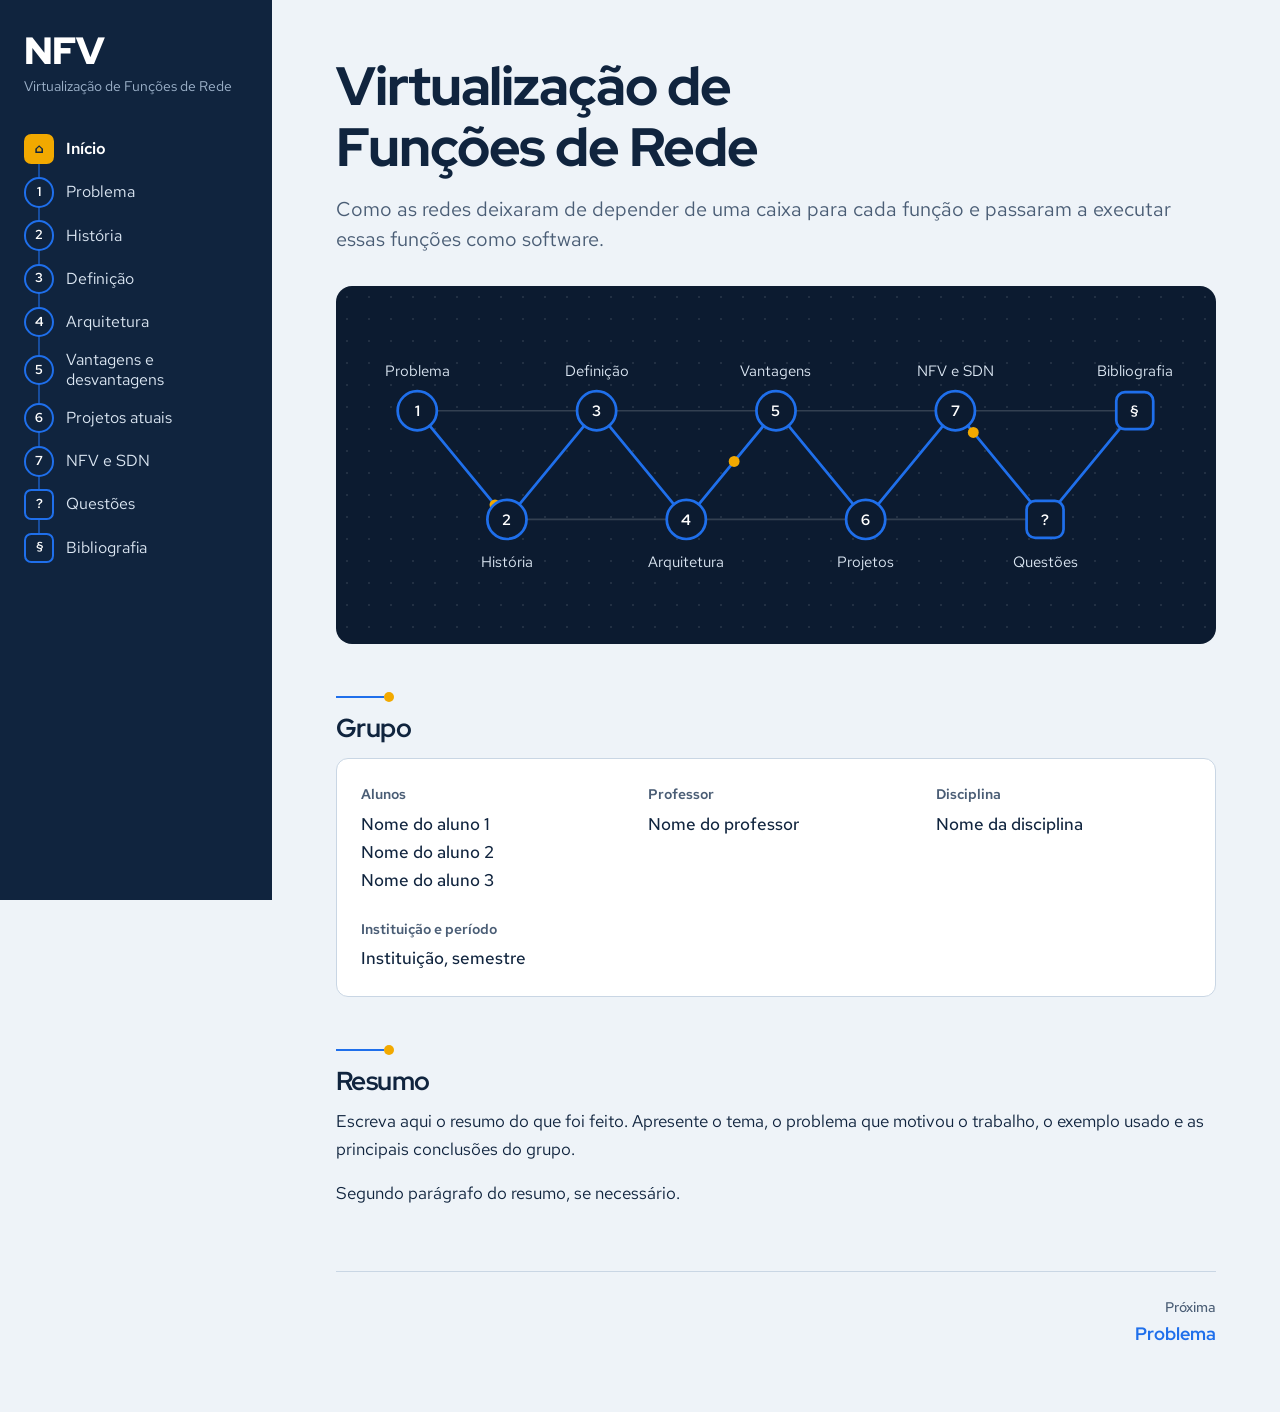
==== index.html @ c8176ec3 "first commit: estrutura do site + sessõe" ====
<!doctype html>
<html lang="pt-BR">
<head>
  <meta charset="utf-8">
  <meta name="viewport" content="width=device-width, initial-scale=1">
  <title>NFV | Virtualização de Funções de Rede</title>
  <link rel="preconnect" href="https://fonts.googleapis.com">
  <link rel="preconnect" href="https://fonts.gstatic.com" crossorigin>
  <link href="https://fonts.googleapis.com/css2?family=Red+Hat+Display:wght@700;800;900&family=Red+Hat+Text:wght@400;500;600&display=swap" rel="stylesheet">
  <link rel="stylesheet" href="assets/style.css">
</head>
<body>

  <!-- O menu é montado pelo arquivo assets/site.js. Não precisa editar aqui. -->
  <nav id="menu"></nav>
  <noscript><p style="padding:1rem"><a href="index.html">Voltar ao início</a></p></noscript>

  <main class="conteudo conteudo--larga">

    <header class="capa">
      <h1 class="capa__titulo">Virtualização de Funções de Rede</h1>
      <p class="lide">Como as redes deixaram de depender de uma caixa para cada função e passaram a executar essas funções como software.</p>
    </header>

    <!-- Mapa da rede. Cada nó é uma página do site. Montado pelo site.js a partir da lista de páginas. -->
    <div class="mapa" id="mapa"></div>

    <section>
      <h2>Grupo</h2>
      <!-- EDITE AQUI os nomes dos alunos, do professor e os dados da disciplina -->
      <dl class="ficha">
        <div>
          <dt>Alunos</dt>
          <dd>
            <ul>
              <li>Nome do aluno 1</li>
              <li>Nome do aluno 2</li>
              <li>Nome do aluno 3</li>
            </ul>
          </dd>
        </div>
        <div>
          <dt>Professor</dt>
          <dd>Nome do professor</dd>
        </div>
        <div>
          <dt>Disciplina</dt>
          <dd>Nome da disciplina</dd>
        </div>
        <div>
          <dt>Instituição e período</dt>
          <dd>Instituição, semestre</dd>
        </div>
      </dl>
    </section>

    <section>
      <h2>Resumo</h2>
      <!-- EDITE AQUI o resumo do trabalho. Cada <p> é um parágrafo. -->
      <p>Escreva aqui o resumo do que foi feito. Apresente o tema, o problema que motivou o trabalho, o exemplo usado e as principais conclusões do grupo.</p>
      <p>Segundo parágrafo do resumo, se necessário.</p>
    </section>

    <!-- Links de página anterior e próxima, montados pelo site.js -->
    <nav id="passos"></nav>
  </main>

  <script src="assets/site.js"></script>
</body>
</html>
---- assets/style.css ----
/* ==========================================================
   Trabalho de NFV · folha de estilo única do site
   Para mudar cores e fontes, altere apenas o bloco :root
   ========================================================== */

:root {
  /* cores */
  --nevoa: #EEF3F8;        /* fundo das páginas */
  --papel: #FFFFFF;        /* caixas e cartões */
  --tinta: #10243E;        /* texto e menu lateral */
  --tinta-suave: #4A5D75;  /* texto secundário */
  --noite: #0C1B30;        /* fundo do mapa da rede */
  --cabo: #1F6FEB;         /* links e enlaces */
  --fibra: #F2A900;        /* destaque, nó atual e pacotes */
  --linha: #C9D6E4;        /* bordas e divisórias */

  /* tipografia */
  --fonte-titulo: "Red Hat Display", "Segoe UI", system-ui, sans-serif;
  --fonte-texto: "Red Hat Text", "Segoe UI", system-ui, sans-serif;

  /* medidas */
  --largura-menu: 17rem;
  --largura-texto: 44rem;
}

*, *::before, *::after { box-sizing: border-box; }

html { scroll-behavior: smooth; }

body {
  margin: 0;
  background: var(--nevoa);
  color: var(--tinta);
  font-family: var(--fonte-texto);
  font-size: 1.0625rem;
  line-height: 1.65;
}

a { color: var(--cabo); text-underline-offset: 0.18em; }
a:hover { color: var(--tinta); }

:focus-visible {
  outline: 3px solid var(--fibra);
  outline-offset: 3px;
  border-radius: 4px;
}

img { max-width: 100%; height: auto; }

/* ---------- menu lateral, desenhado como uma rota de saltos ---------- */

.menu {
  position: fixed;
  inset: 0 auto 0 0;
  width: var(--largura-menu);
  padding: 2rem 1.5rem;
  background: var(--tinta);
  color: #DCE7F3;
  overflow-y: auto;
}

.menu__marca {
  display: block;
  margin-bottom: 2rem;
  color: #FFFFFF;
  text-decoration: none;
}
.menu__marca:hover { color: #FFFFFF; }
.menu__sigla {
  display: block;
  font-family: var(--fonte-titulo);
  font-size: 2.4rem;
  font-weight: 900;
  letter-spacing: -0.03em;
  line-height: 1;
}
.menu__nome {
  display: block;
  margin-top: 0.4rem;
  font-size: 0.875rem;
  line-height: 1.35;
  color: #9FB4CC;
}

.menu__botao { display: none; }

.menu__rota {
  position: relative;
  margin: 0;
  padding: 0;
  list-style: none;
}
/* o enlace que liga todos os nós */
.menu__rota::before {
  content: "";
  position: absolute;
  top: 1rem;
  bottom: 1rem;
  left: calc(0.95rem - 1px);
  width: 2px;
  background: var(--cabo);
  opacity: 0.55;
}

.menu__rota a {
  position: relative;
  display: grid;
  grid-template-columns: 1.9rem 1fr;
  gap: 0.75rem;
  align-items: center;
  padding: 0.4rem 0;
  color: #DCE7F3;
  text-decoration: none;
  font-size: 0.9688rem;
  line-height: 1.3;
}
.menu__rota a:hover { color: #FFFFFF; }

.no {
  display: grid;
  place-items: center;
  width: 1.9rem;
  height: 1.9rem;
  border: 2px solid var(--cabo);
  border-radius: 50%;
  background: var(--tinta);
  font-family: var(--fonte-titulo);
  font-size: 0.8125rem;
  font-weight: 700;
  color: #FFFFFF;
}
.no--extra { border-radius: 0.45rem; }

.menu__rota a:hover .no { border-color: var(--fibra); }

.menu__rota a[aria-current="page"] { color: #FFFFFF; font-weight: 600; }
.menu__rota a[aria-current="page"] .no {
  background: var(--fibra);
  border-color: var(--fibra);
  color: var(--tinta);
}

/* ---------- área de conteúdo ---------- */

.conteudo {
  margin-left: var(--largura-menu);
  padding: 3.5rem clamp(1.25rem, 5vw, 4.5rem) 4rem;
}
.conteudo > * { max-width: var(--largura-texto); }
.conteudo--larga > * { max-width: 58rem; }

.posicao {
  margin: 0 0 0.5rem;
  font-weight: 600;
  color: var(--cabo);
}

h1, h2, h3 {
  font-family: var(--fonte-titulo);
  line-height: 1.12;
  letter-spacing: -0.02em;
}

h1 {
  margin: 0 0 1rem;
  font-size: clamp(2.2rem, 5vw, 3.4rem);
  font-weight: 800;
}

h2 {
  position: relative;
  margin: 3.25rem 0 0.75rem;
  padding-top: 1.1rem;
  font-size: 1.6rem;
  font-weight: 700;
}
/* um trecho de enlace terminando em um nó, acima de cada h2 */
h2::before {
  content: "";
  position: absolute;
  top: 0;
  left: 0;
  width: 3rem;
  height: 2px;
  background: var(--cabo);
}
h2::after {
  content: "";
  position: absolute;
  top: -4px;
  left: 3rem;
  width: 10px;
  height: 10px;
  border-radius: 50%;
  background: var(--fibra);
}

h3 {
  margin: 2rem 0 0.5rem;
  font-size: 1.2rem;
  font-weight: 700;
}

p { margin: 0 0 1rem; }

.lide {
  font-size: 1.25rem;
  line-height: 1.5;
  color: var(--tinta-suave);
}

/* ---------- caixa de guia (apagar depois de escrever o texto) ---------- */

.guia {
  margin: 1rem 0 1.5rem;
  padding: 1rem 1.25rem;
  background: var(--papel);
  border: 1px dashed var(--linha);
  border-left: 4px solid var(--fibra);
  border-radius: 0.5rem;
  font-size: 0.9688rem;
  color: var(--tinta-suave);
}
.guia strong { color: var(--tinta); }
.guia ul { margin: 0.4rem 0 0; padding-left: 1.2rem; }

/* ---------- figuras ---------- */

.figura {
  margin: 1.5rem 0;
  padding: 1rem;
  background: var(--papel);
  border: 1px solid var(--linha);
  border-radius: 0.75rem;
}
.figura figcaption {
  margin-top: 0.75rem;
  font-size: 0.9rem;
  color: var(--tinta-suave);
}
.figura__vazia {
  display: grid;
  place-items: center;
  min-height: 14rem;
  padding: 1rem;
  border: 2px dashed var(--linha);
  border-radius: 0.5rem;
  text-align: center;
  color: var(--tinta-suave);
}

/* ---------- tabelas ---------- */

.rolagem { overflow-x: auto; }

table {
  width: 100%;
  margin: 1rem 0 1.5rem;
  border-collapse: collapse;
  background: var(--papel);
  border: 1px solid var(--linha);
}
th, td {
  padding: 0.7rem 0.9rem;
  border-bottom: 1px solid var(--linha);
  text-align: left;
  vertical-align: top;
}
thead th {
  background: var(--tinta);
  color: #FFFFFF;
  font-family: var(--fonte-titulo);
  font-weight: 700;
}
tbody th { font-weight: 600; width: 28%; }

/* ---------- duas colunas (vantagens e desvantagens) ---------- */

.colunas {
  display: grid;
  grid-template-columns: repeat(auto-fit, minmax(16rem, 1fr));
  gap: 1.25rem;
  max-width: 58rem;
}
.coluna {
  padding: 1.25rem 1.5rem;
  background: var(--papel);
  border: 1px solid var(--linha);
  border-top: 4px solid var(--cabo);
  border-radius: 0.75rem;
}
.coluna--contra { border-top-color: var(--fibra); }
.coluna h3 { margin-top: 0; }
.coluna ul { margin: 0; padding-left: 1.2rem; }

/* ---------- página inicial ---------- */

.capa__titulo { max-width: 16ch; }

.mapa {
  margin: 2rem 0 3rem;
  padding: 1rem;
  border-radius: 1rem;
  background-color: var(--noite);
  background-image: radial-gradient(rgba(255, 255, 255, 0.09) 1px, transparent 1px);
  background-size: 22px 22px;
  overflow-x: auto;
}
.mapa svg { display: block; width: 100%; min-width: 40rem; height: auto; }
.mapa a { text-decoration: none; }
.mapa__forma { fill: var(--noite); stroke: var(--cabo); stroke-width: 2.5; }
.mapa a:hover .mapa__forma,
.mapa a:focus-visible .mapa__forma { stroke: var(--fibra); }
.mapa__numero {
  fill: #FFFFFF;
  font-family: var(--fonte-titulo);
  font-size: 14px;
  font-weight: 700;
}
.mapa__rotulo {
  fill: #DCE7F3;
  font-family: var(--fonte-texto);
  font-size: 14px;
}
.mapa__rota { fill: none; stroke: var(--cabo); stroke-width: 2.5; }
.mapa__malha { stroke: rgba(255, 255, 255, 0.16); stroke-width: 1.5; }
.mapa__pacote { fill: var(--fibra); }

.ficha {
  display: grid;
  grid-template-columns: repeat(auto-fit, minmax(14rem, 1fr));
  gap: 1.5rem 2rem;
  margin: 1rem 0 0;
  padding: 1.5rem;
  background: var(--papel);
  border: 1px solid var(--linha);
  border-radius: 0.75rem;
}
.ficha div { min-width: 0; }
.ficha dt {
  font-size: 0.875rem;
  font-weight: 600;
  color: var(--tinta-suave);
}
.ficha dd { margin: 0.2rem 0 0; font-weight: 500; }
.ficha ul { margin: 0; padding: 0; list-style: none; }

/* ---------- questões ---------- */

.questoes { padding: 0; list-style: none; counter-reset: questao; }
.questao {
  counter-increment: questao;
  margin: 0 0 1rem;
  padding: 1.25rem 1.5rem;
  background: var(--papel);
  border: 1px solid var(--linha);
  border-radius: 0.75rem;
}
.questao__pergunta {
  margin: 0;
  font-family: var(--fonte-titulo);
  font-size: 1.2rem;
  font-weight: 700;
  line-height: 1.3;
}
.questao__pergunta::before {
  content: counter(questao) ". ";
  color: var(--cabo);
}
.questao details { margin-top: 0.75rem; }
.questao summary {
  cursor: pointer;
  font-weight: 600;
  color: var(--cabo);
}
.questao details p { margin: 0.6rem 0 0; }

/* ---------- bibliografia ---------- */

.referencias { padding-left: 1.4rem; }
.referencias li { margin-bottom: 0.9rem; overflow-wrap: anywhere; }

/* ---------- navegação anterior e próxima ---------- */

.passos {
  display: flex;
  justify-content: space-between;
  gap: 1rem;
  margin-top: 4rem;
  padding-top: 1.5rem;
  border-top: 1px solid var(--linha);
}
.passos a {
  display: block;
  text-decoration: none;
  font-family: var(--fonte-titulo);
  font-weight: 700;
  font-size: 1.1rem;
}
.passos small {
  display: block;
  font-family: var(--fonte-texto);
  font-weight: 500;
  font-size: 0.875rem;
  color: var(--tinta-suave);
}
.passos__proxima { margin-left: auto; text-align: right; }

/* ---------- telas pequenas ---------- */

@media (max-width: 56rem) {
  .menu {
    position: sticky;
    top: 0;
    z-index: 10;
    width: auto;
    padding: 0.9rem 1.25rem;
    overflow: visible;
  }
  .menu__topo {
    display: flex;
    align-items: center;
    justify-content: space-between;
    gap: 1rem;
  }
  .menu__marca { margin: 0; }
  .menu__sigla { font-size: 1.6rem; }
  .menu__nome { display: none; }
  .menu__botao {
    display: block;
    padding: 0.5rem 0.9rem;
    border: 2px solid var(--cabo);
    border-radius: 0.5rem;
    background: transparent;
    color: #FFFFFF;
    font: 600 0.95rem var(--fonte-texto);
    cursor: pointer;
  }
  .menu__rota { display: none; margin-top: 1rem; }
  .menu--aberto .menu__rota { display: block; }
  .conteudo { margin-left: 0; padding-top: 2.25rem; }
}

@media (prefers-reduced-motion: reduce) {
  html { scroll-behavior: auto; }
}
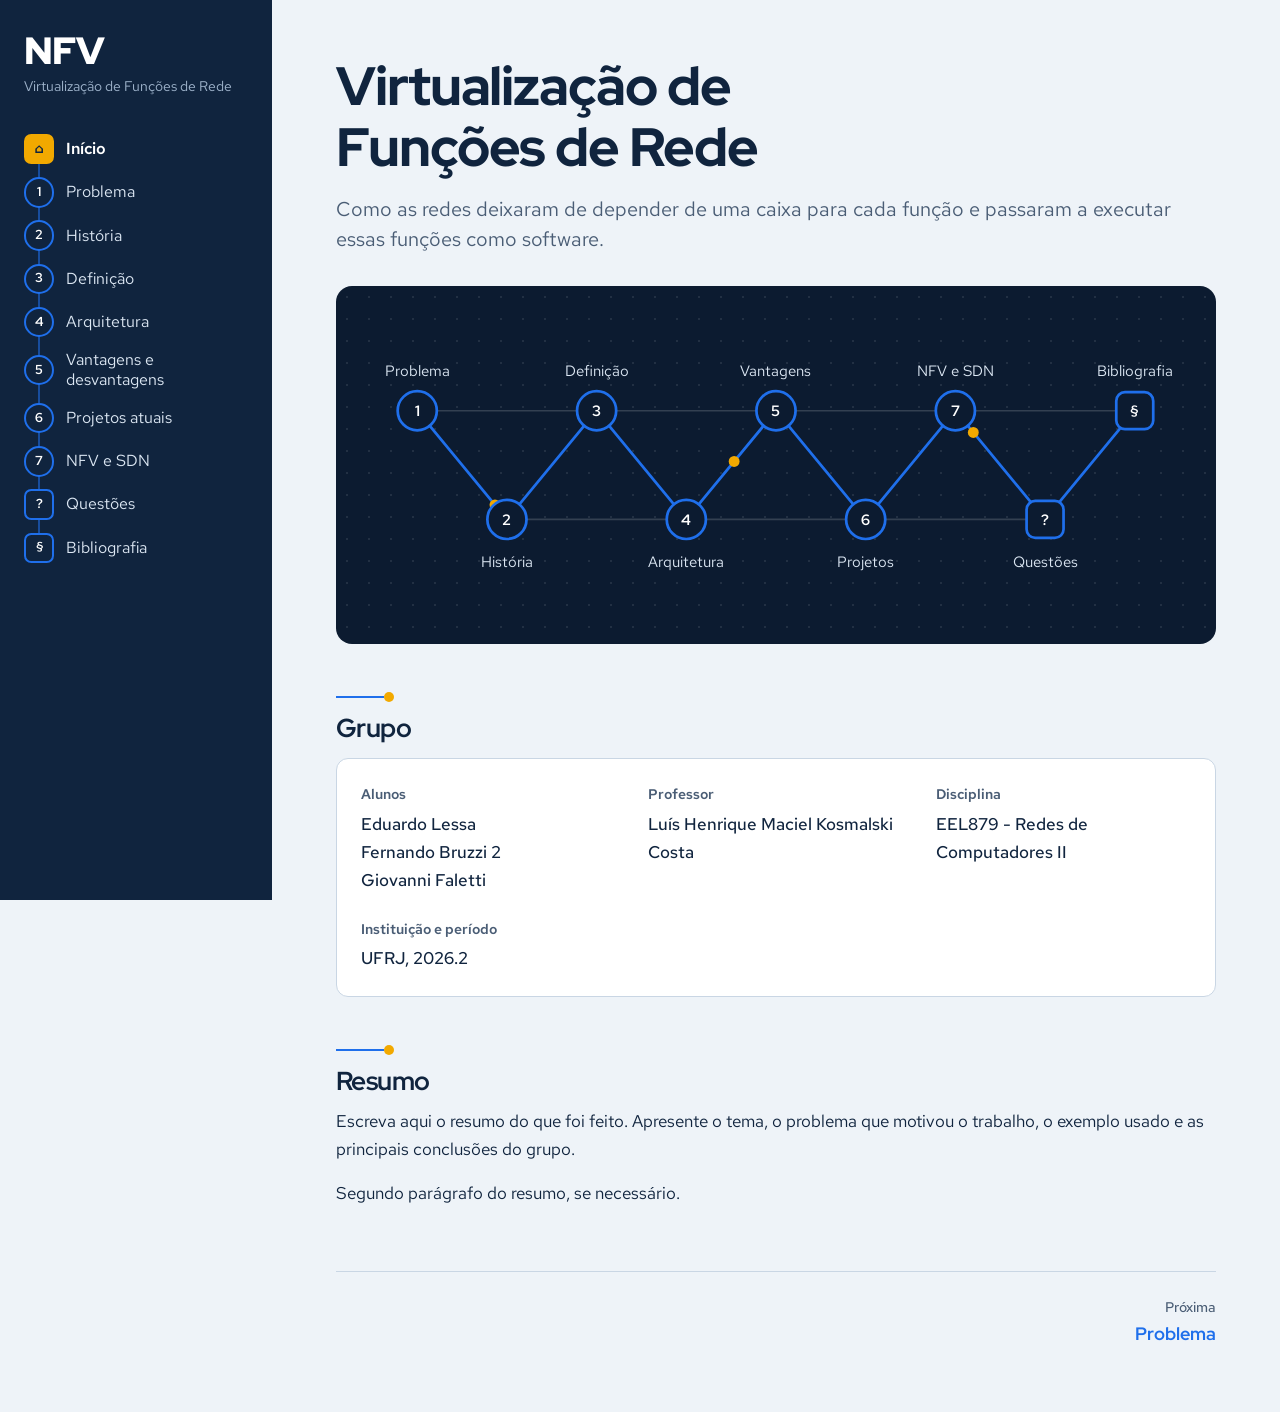
==== commit e36f09f1: "add: informações da página inicial" ====
--- a/index.html
+++ b/index.html
@@ -33,23 +33,23 @@
           <dt>Alunos</dt>
           <dd>
             <ul>
-              <li>Nome do aluno 1</li>
-              <li>Nome do aluno 2</li>
-              <li>Nome do aluno 3</li>
+              <li>Eduardo Lessa</li>
+              <li>Fernando Bruzzi 2</li>
+              <li>Giovanni Faletti</li>
             </ul>
           </dd>
         </div>
         <div>
           <dt>Professor</dt>
-          <dd>Nome do professor</dd>
+          <dd>Luís Henrique Maciel Kosmalski Costa</dd>
         </div>
         <div>
           <dt>Disciplina</dt>
-          <dd>Nome da disciplina</dd>
+          <dd>EEL879 - Redes de Computadores II</dd>
         </div>
         <div>
           <dt>Instituição e período</dt>
-          <dd>Instituição, semestre</dd>
+          <dd>UFRJ, 2026.2</dd>
         </div>
       </dl>
     </section>
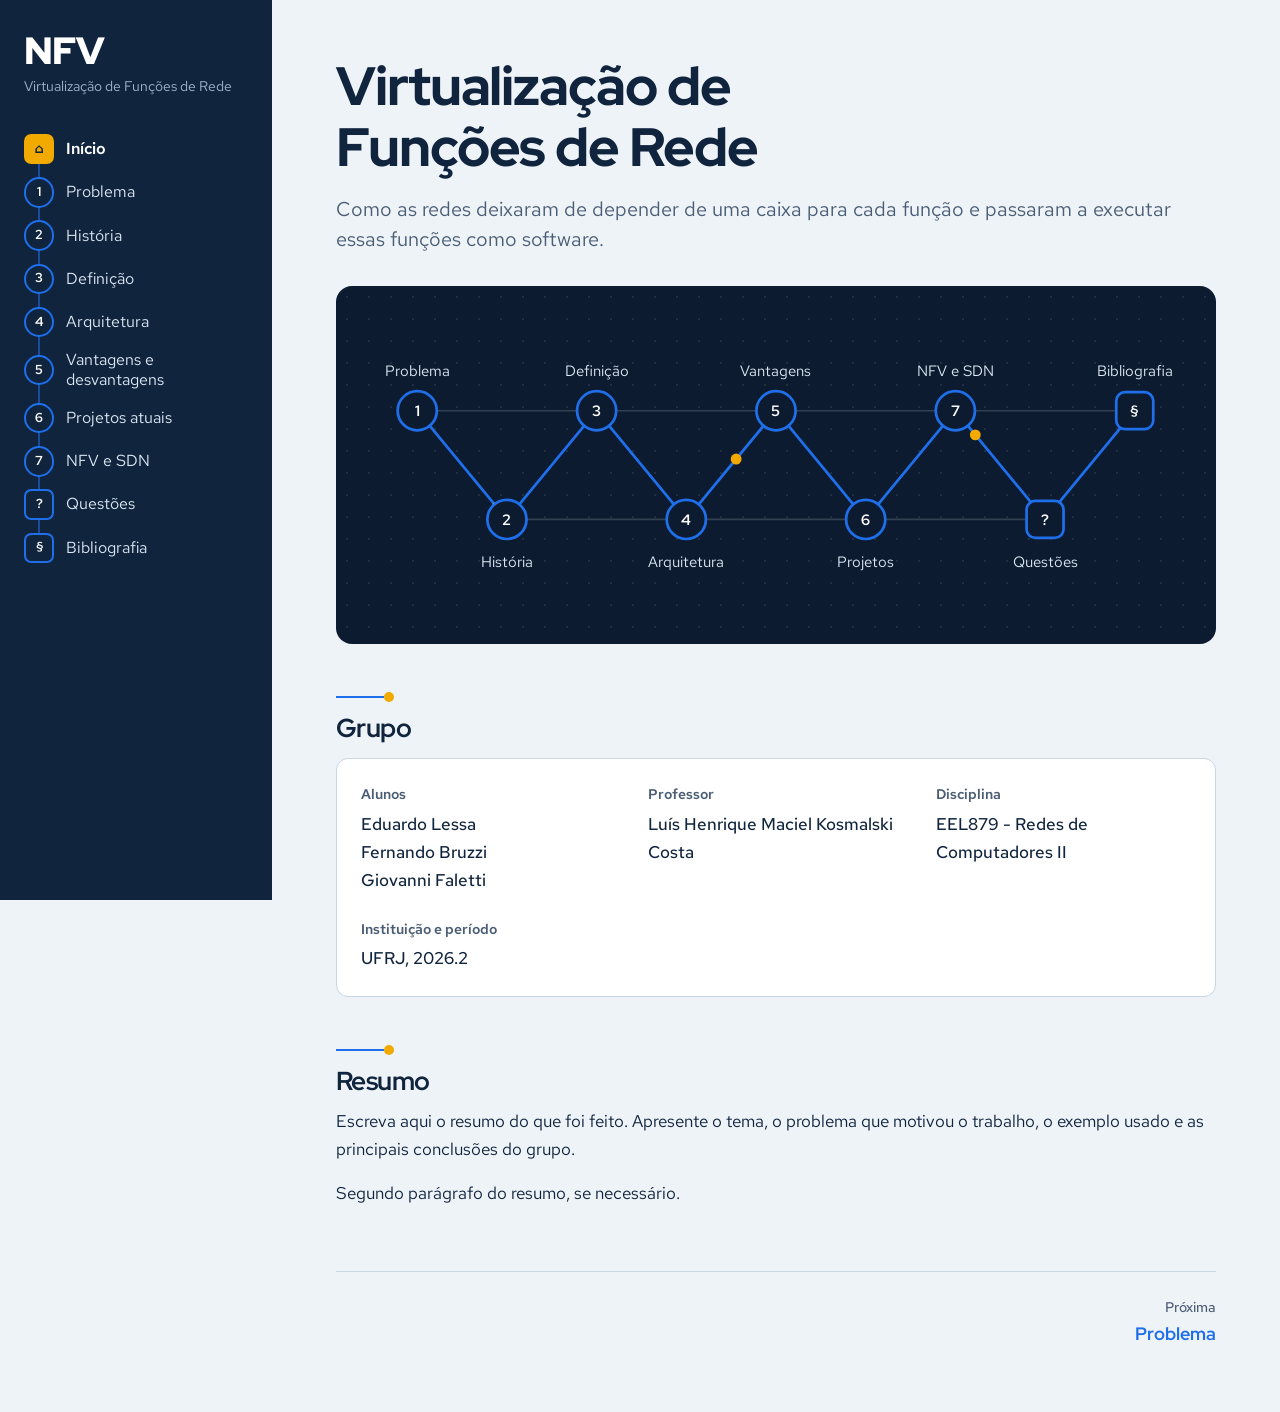
==== commit 25e3b8d9: "fix: nome errado" ====
--- a/index.html
+++ b/index.html
@@ -34,7 +34,7 @@
           <dd>
             <ul>
               <li>Eduardo Lessa</li>
-              <li>Fernando Bruzzi 2</li>
+              <li>Fernando Bruzzi</li>
               <li>Giovanni Faletti</li>
             </ul>
           </dd>
--- a/assets/style.css
+++ b/assets/style.css
@@ -444,3 +444,49 @@
 @media (prefers-reduced-motion: reduce) {
   html { scroll-behavior: auto; }
 }
+
+/* ---------- balão de explicação (tooltip) ---------- */
+
+.balaozinho {
+  position: relative;
+  display: inline-block;
+  cursor: help;
+  border-bottom: 1px dotted var(--tinta); /* Usa a cor do texto do seu próprio tema */
+}
+
+.balaozinho .texto-balaozinho {
+  visibility: hidden;
+  width: 250px;
+  background-color: var(--tinta); /* Usa a cor escura do seu tema */
+  color: #FFFFFF;
+  text-align: center;
+  border-radius: 6px;
+  padding: 10px;
+  position: absolute;
+  z-index: 10; /* Garante que fique por cima de tudo */
+  bottom: 150%; 
+  left: 50%;
+  margin-left: -125px; 
+  opacity: 0;
+  transition: opacity 0.3s; 
+  font-size: 0.875rem; /* Ajustado para bater com as fontes do seu projeto */
+  box-shadow: 0px 4px 6px rgba(0,0,0,0.2);
+}
+
+/* A setinha apontando para baixo */
+.balaozinho .texto-balaozinho::after {
+  content: "";
+  position: absolute;
+  top: 100%; 
+  left: 50%;
+  margin-left: -5px;
+  border-width: 5px;
+  border-style: solid;
+  border-color: var(--tinta) transparent transparent transparent; /* Usa a cor escura do seu tema */
+}
+
+/* Faz o balão aparecer quando passa o mouse */
+.balaozinho:hover .texto-balaozinho {
+  visibility: visible;
+  opacity: 1;
+}
